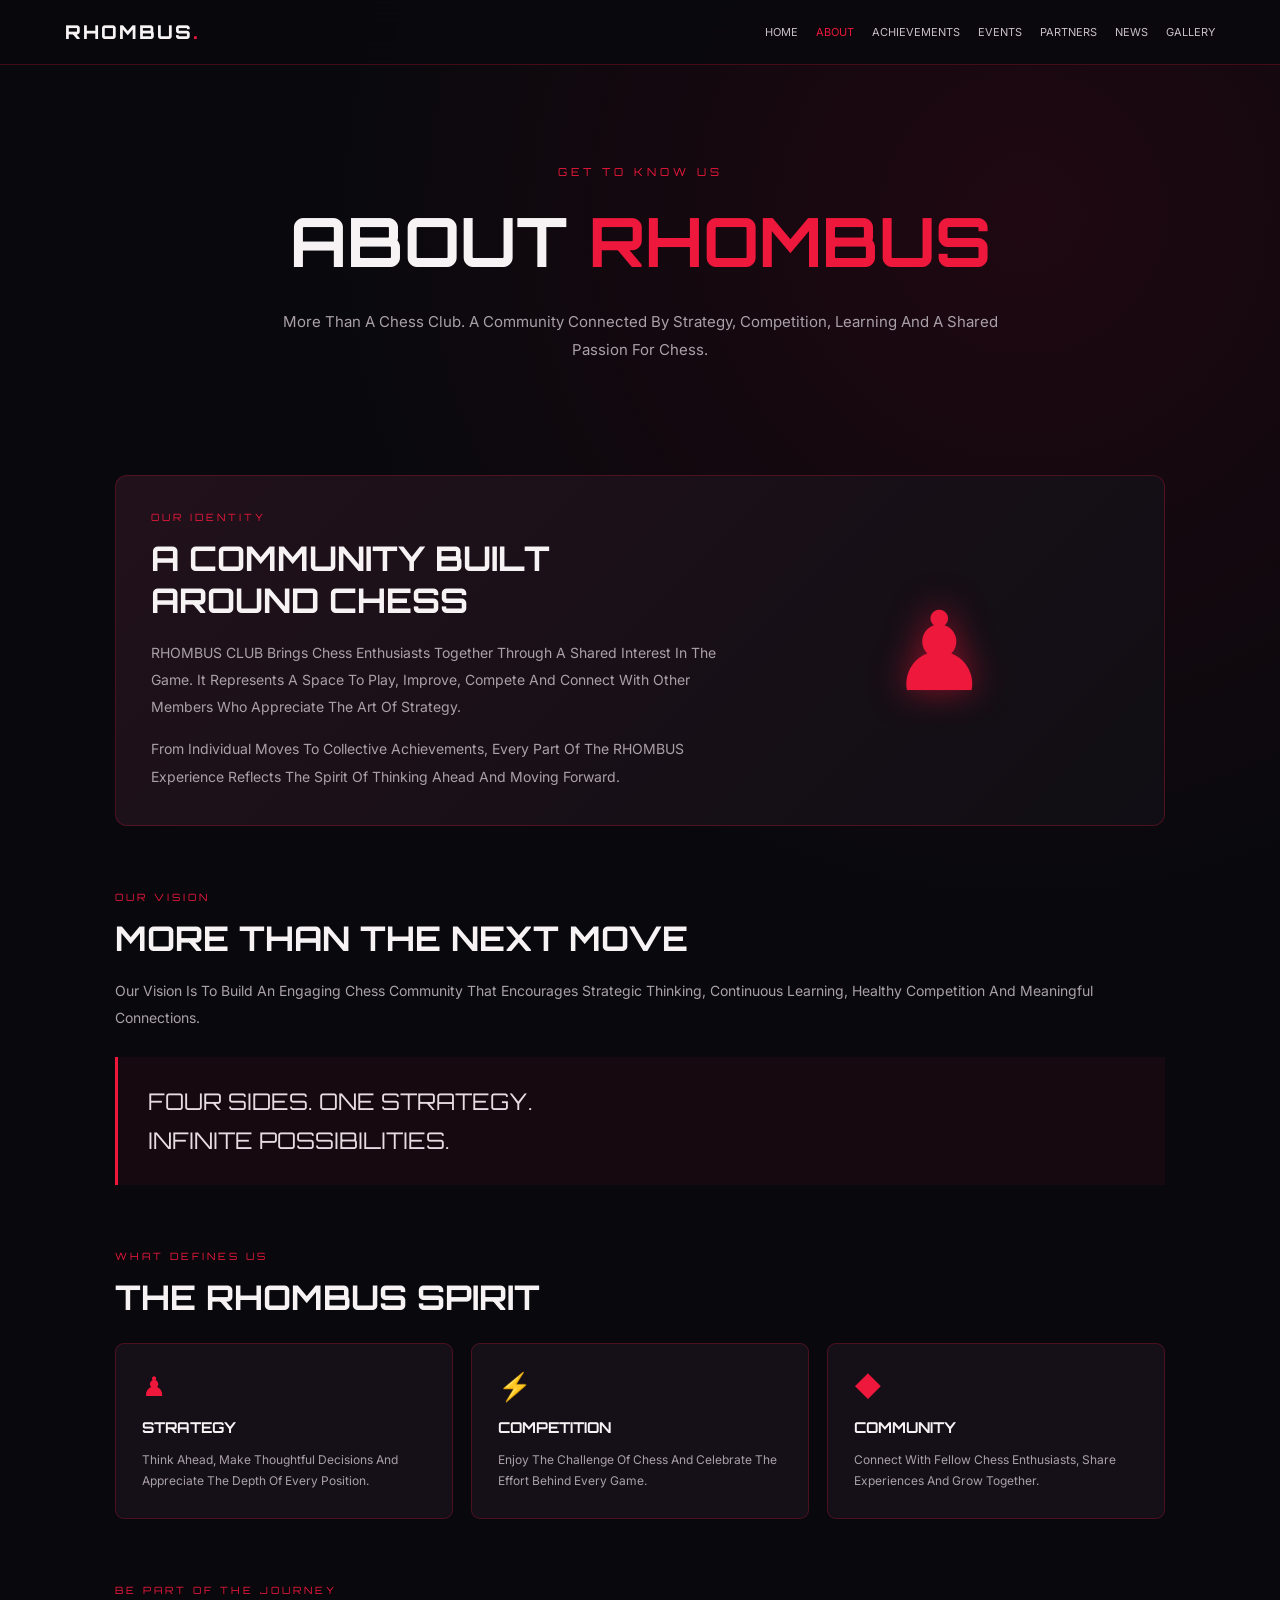
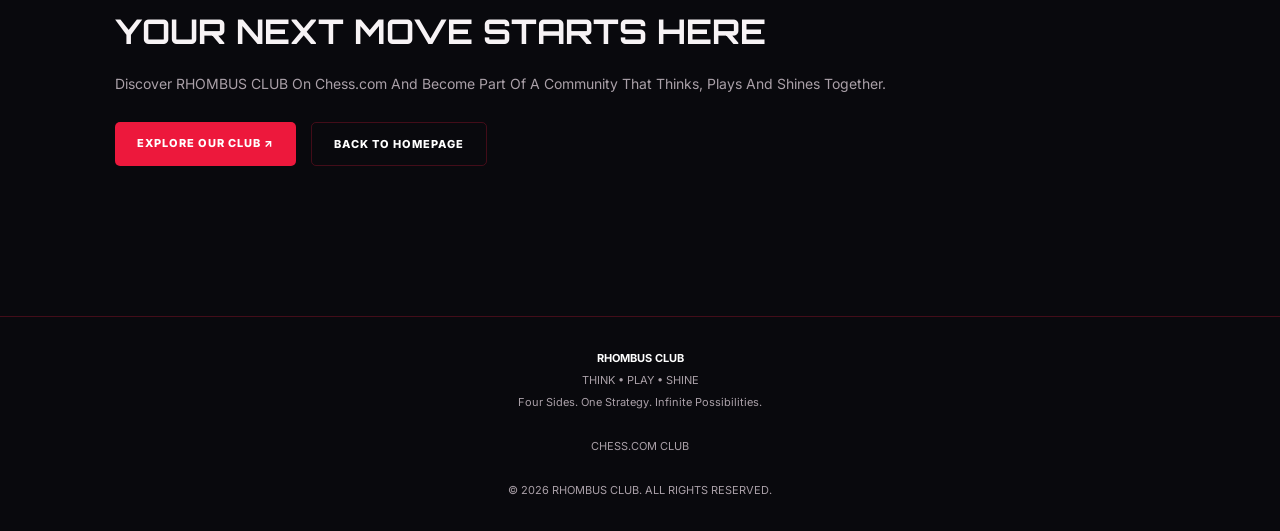
==== about.html @ 2fc0506c "Create about.html Add RHOMBUS CLUB About Page" ====
<!DOCTYPE html>
<html lang="en">
<head>
<meta charset="UTF-8">
<meta name="viewport" content="width=device-width, initial-scale=1.0">
<meta name="theme-color" content="#09090d">
<title>About Us | RHOMBUS CLUB</title>

<style>
@import url('https://fonts.googleapis.com/css2?family=Orbitron:wght@500;600;700;800&family=Inter:wght@400;500;600;700;800&display=swap');

:root {
  --bg: #09090d;
  --panel: #151019;
  --red: #ed183c;
  --white: #f7f3f5;
  --muted: #aaa0a8;
  --border: rgba(237,24,60,.25);
}

* { box-sizing: border-box; margin: 0; padding: 0; }

html { scroll-behavior: smooth; }

body {
  background:
    radial-gradient(circle at 80% 10%, rgba(140,0,35,.17), transparent 32%),
    var(--bg);
  color: var(--white);
  font-family: 'Inter', sans-serif;
}

a { text-decoration: none; color: inherit; }

header {
  position: sticky;
  top: 0;
  z-index: 10;
  background: rgba(9,9,13,.9);
  backdrop-filter: blur(18px);
  border-bottom: 1px solid var(--border);
}

.navbar {
  max-width: 1200px;
  margin: auto;
  padding: 20px 25px;
  display: flex;
  justify-content: space-between;
  align-items: center;
  gap: 20px;
}

.brand {
  font-family: 'Orbitron', sans-serif;
  font-size: 19px;
  font-weight: 800;
  letter-spacing: 2px;
}

.brand span { color: var(--red); }

.nav-links {
  display: flex;
  flex-wrap: wrap;
  gap: 18px;
  font-size: 11px;
  color: #c9c0c6;
}

.nav-links a:hover,
.nav-links .active { color: var(--red); }

.hero {
  max-width: 1200px;
  margin: auto;
  padding: 100px 25px 75px;
  text-align: center;
}

.eyebrow {
  color: var(--red);
  font-family: 'Orbitron', sans-serif;
  font-size: 11px;
  letter-spacing: 4px;
  margin-bottom: 22px;
}

h1, h2, h3 {
  font-family: 'Orbitron', sans-serif;
}

h1 {
  font-size: clamp(38px, 7vw, 68px);
  line-height: 1.2;
}

h1 span { color: var(--red); }

.hero p {
  max-width: 720px;
  margin: 25px auto 0;
  color: var(--muted);
  font-size: 15px;
  line-height: 1.9;
}

.container {
  max-width: 1100px;
  margin: auto;
  padding: 35px 25px 85px;
}

.section {
  margin-bottom: 65px;
}

.section-label {
  color: var(--red);
  font-family: 'Orbitron', sans-serif;
  font-size: 10px;
  letter-spacing: 3px;
}

.section h2 {
  font-size: clamp(23px, 4vw, 34px);
  margin: 14px 0 18px;
}

.section p {
  color: var(--muted);
  line-height: 1.95;
  font-size: 14px;
}

.identity {
  display: grid;
  grid-template-columns: 1.2fr .8fr;
  gap: 30px;
  align-items: center;
  padding: 35px;
  background: linear-gradient(135deg, #21111b, #100e14);
  border: 1px solid var(--border);
  border-radius: 12px;
}

.identity-symbol {
  min-height: 230px;
  display: grid;
  place-items: center;
  font-size: 110px;
  color: var(--red);
  text-shadow: 0 0 35px rgba(237,24,60,.55);
}

.values {
  display: grid;
  grid-template-columns: repeat(3, 1fr);
  gap: 18px;
  margin-top: 25px;
}

.value-card {
  background: rgba(24,17,25,.9);
  border: 1px solid var(--border);
  border-radius: 9px;
  padding: 26px;
  transition: .3s;
}

.value-card:hover {
  transform: translateY(-5px);
  border-color: var(--red);
  box-shadow: 0 12px 30px rgba(150,0,35,.12);
}

.value-card .icon {
  color: var(--red);
  font-size: 27px;
  margin-bottom: 15px;
}

.value-card h3 {
  font-size: 15px;
  margin-bottom: 12px;
}

.value-card p {
  font-size: 12px;
  line-height: 1.8;
}

.highlight {
  border-left: 3px solid var(--red);
  padding: 25px 30px;
  margin-top: 25px;
  background: rgba(237,24,60,.06);
  color: #e6dce2;
  font-family: 'Orbitron', sans-serif;
  font-size: clamp(16px, 3vw, 23px);
  line-height: 1.7;
}

.actions {
  display: flex;
  gap: 15px;
  flex-wrap: wrap;
  margin-top: 25px;
}

.btn {
  display: inline-block;
  padding: 14px 22px;
  border-radius: 5px;
  background: var(--red);
  color: white;
  font-size: 11px;
  font-weight: 800;
  letter-spacing: 1px;
  transition: .25s;
}

.btn:hover {
  transform: translateY(-3px);
  box-shadow: 0 0 25px rgba(237,24,60,.35);
}

.btn-outline {
  border: 1px solid var(--border);
  background: transparent;
}

.btn-outline:hover { border-color: var(--red); }

footer {
  border-top: 1px solid var(--border);
  padding: 30px 20px;
  text-align: center;
  color: var(--muted);
  font-size: 11px;
  line-height: 2;
}

footer strong { color: white; }

footer a:hover { color: var(--red); }

@media(max-width: 750px) {
  .identity { grid-template-columns: 1fr; }
  .identity-symbol { min-height: 130px; }
  .values { grid-template-columns: 1fr; }
  .navbar { flex-direction: column; align-items: flex-start; }
}
</style>
</head>

<body>

<header>
  <nav class="navbar">
    <a class="brand" href="index.html">RHOMBUS<span>.</span></a>

    <div class="nav-links">
      <a href="index.html">HOME</a>
      <a class="active" href="about.html">ABOUT</a>
      <a href="achievements.html">ACHIEVEMENTS</a>
      <a href="events.html">EVENTS</a>
      <a href="partnerships.html">PARTNERS</a>
      <a href="news.html">NEWS</a>
      <a href="gallery.html">GALLERY</a>
    </div>
  </nav>
</header>

<main>

<section class="hero">
  <div class="eyebrow">GET TO KNOW US</div>

  <h1>ABOUT <span>RHOMBUS</span></h1>

  <p>
    More Than A Chess Club. A Community Connected By Strategy,
    Competition, Learning And A Shared Passion For Chess.
  </p>
</section>

<div class="container">

  <section class="section">
    <div class="identity">

      <div>
        <div class="section-label">OUR IDENTITY</div>
        <h2>A COMMUNITY BUILT AROUND CHESS</h2>

        <p>
          RHOMBUS CLUB Brings Chess Enthusiasts Together Through
          A Shared Interest In The Game. It Represents A Space
          To Play, Improve, Compete And Connect With Other Members
          Who Appreciate The Art Of Strategy.
        </p>

        <p style="margin-top:15px">
          From Individual Moves To Collective Achievements,
          Every Part Of The RHOMBUS Experience Reflects The
          Spirit Of Thinking Ahead And Moving Forward.
        </p>
      </div>

      <div class="identity-symbol">♟</div>

    </div>
  </section>

  <section class="section">
    <div class="section-label">OUR VISION</div>
    <h2>MORE THAN THE NEXT MOVE</h2>

    <p>
      Our Vision Is To Build An Engaging Chess Community That
      Encourages Strategic Thinking, Continuous Learning,
      Healthy Competition And Meaningful Connections.
    </p>

    <div class="highlight">
      FOUR SIDES. ONE STRATEGY.<br>
      INFINITE POSSIBILITIES.
    </div>
  </section>

  <section class="section">
    <div class="section-label">WHAT DEFINES US</div>
    <h2>THE RHOMBUS SPIRIT</h2>

    <div class="values">

      <article class="value-card">
        <div class="icon">♟</div>
        <h3>STRATEGY</h3>
        <p>
          Think Ahead, Make Thoughtful Decisions And
          Appreciate The Depth Of Every Position.
        </p>
      </article>

      <article class="value-card">
        <div class="icon">⚡</div>
        <h3>COMPETITION</h3>
        <p>
          Enjoy The Challenge Of Chess And Celebrate
          The Effort Behind Every Game.
        </p>
      </article>

      <article class="value-card">
        <div class="icon">◆</div>
        <h3>COMMUNITY</h3>
        <p>
          Connect With Fellow Chess Enthusiasts,
          Share Experiences And Grow Together.
        </p>
      </article>

    </div>
  </section>

  <section class="section">
    <div class="section-label">BE PART OF THE JOURNEY</div>
    <h2>YOUR NEXT MOVE STARTS HERE</h2>

    <p>
      Discover RHOMBUS CLUB On Chess.com And Become Part
      Of A Community That Thinks, Plays And Shines Together.
    </p>

    <div class="actions">
      <a class="btn"
         href="https://www.chess.com/club/rhombus-club"
         target="_blank" rel="noopener">
        EXPLORE OUR CLUB ↗
      </a>

      <a class="btn btn-outline"
         href="index.html">
        BACK TO HOMEPAGE
      </a>
    </div>
  </section>

</div>

</main>

<footer>
  <strong>RHOMBUS CLUB</strong><br>
  THINK • PLAY • SHINE<br>
  Four Sides. One Strategy. Infinite Possibilities.<br><br>
  <a href="https://www.chess.com/club/rhombus-club"
     target="_blank" rel="noopener">CHESS.COM CLUB</a><br><br>
  © 2026 RHOMBUS CLUB. ALL RIGHTS RESERVED.
</footer>

</body>
</html>
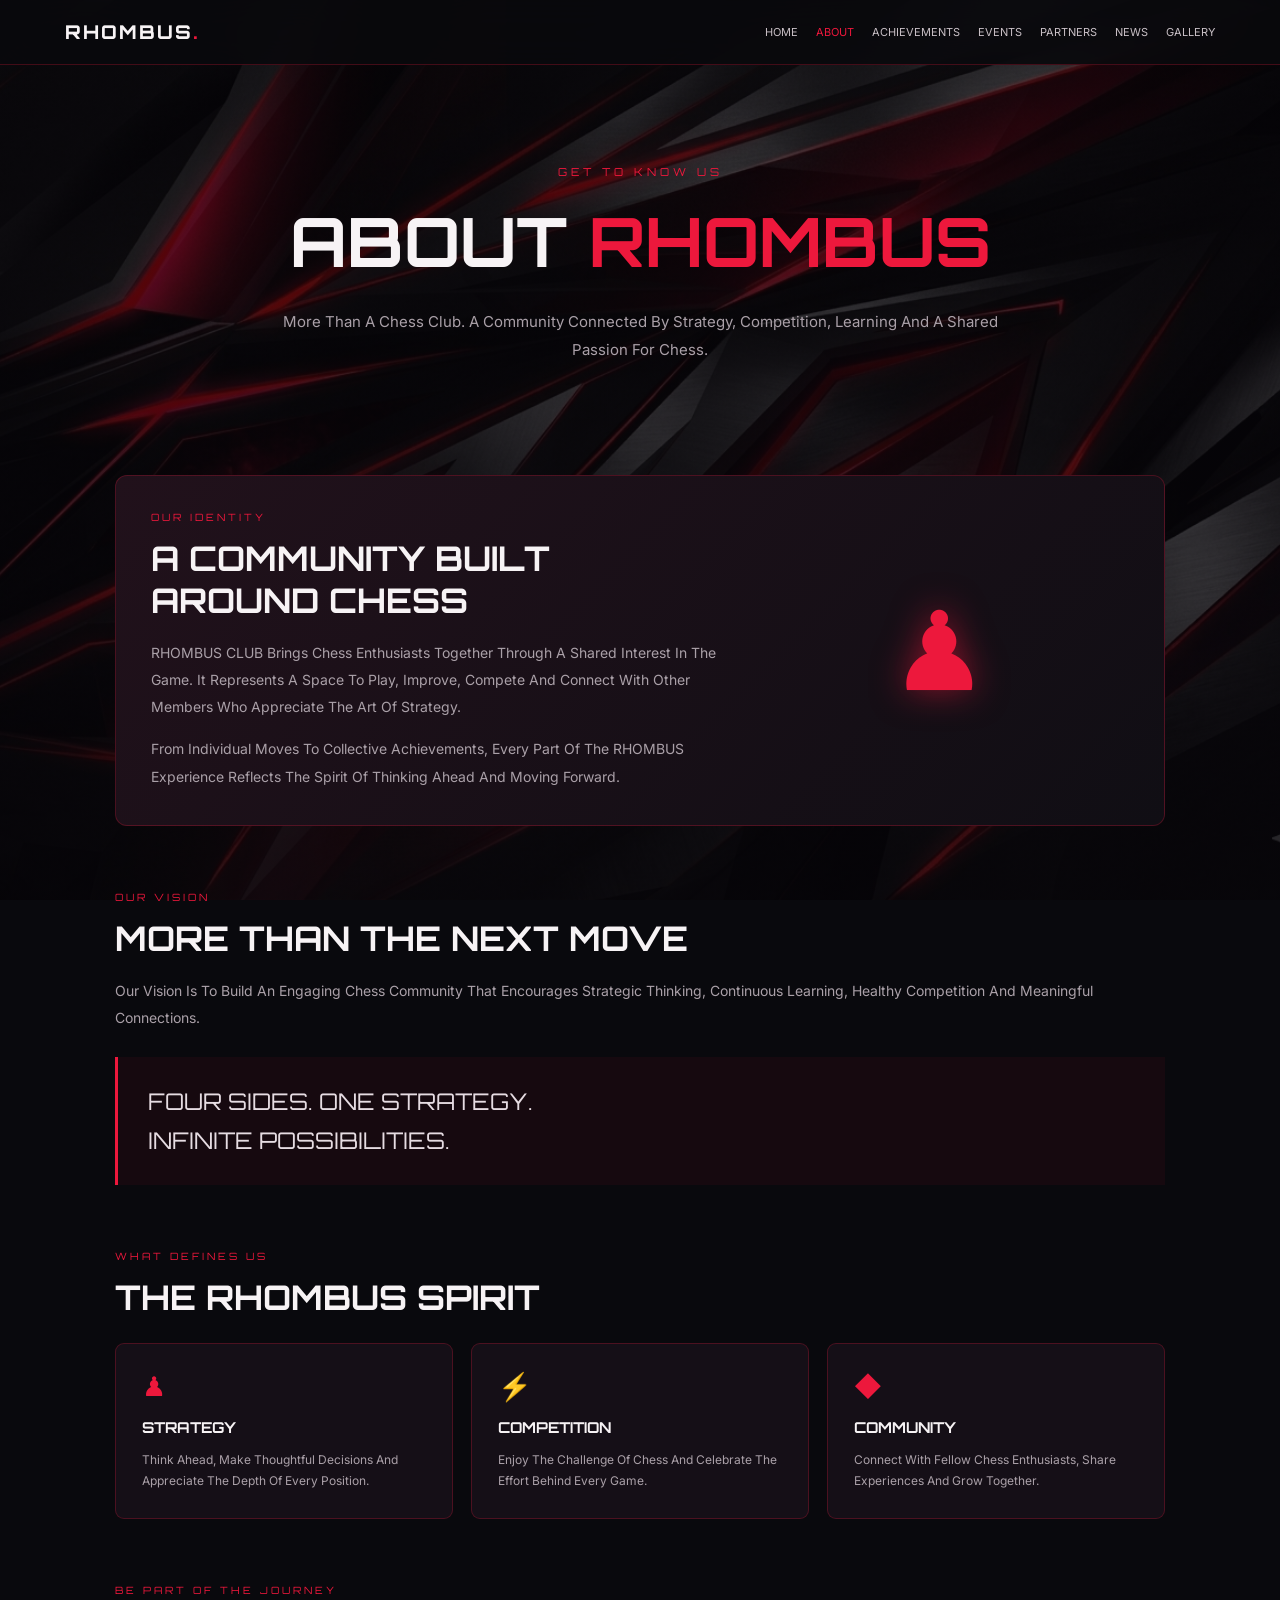
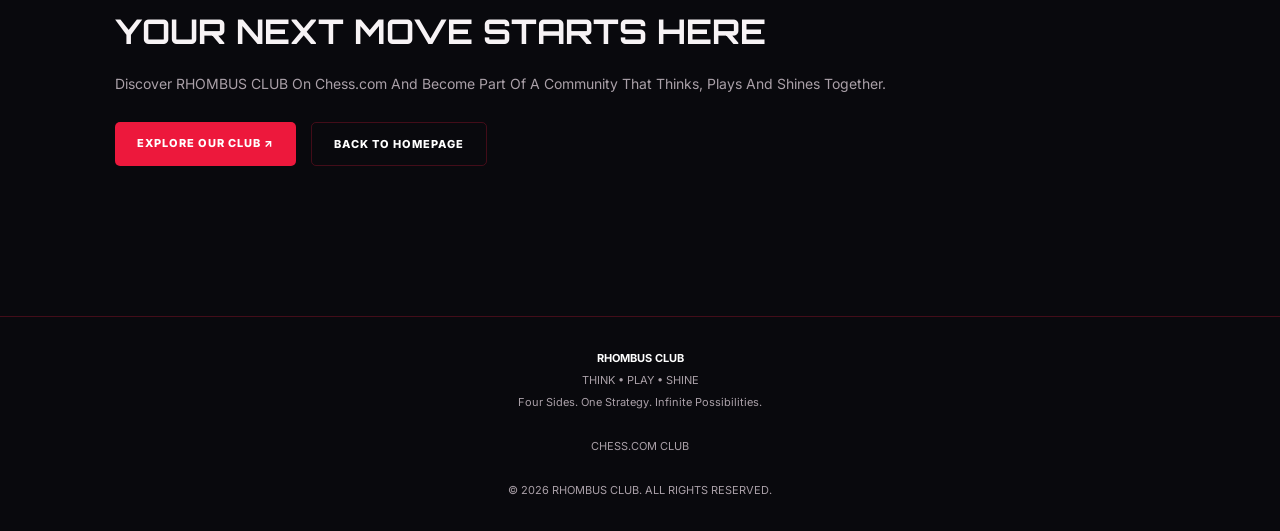
==== commit ba8e488f: "Update about.html" ====
--- a/about.html
+++ b/about.html
@@ -1,6 +1,7 @@
 
 <!DOCTYPE html>
 <html lang="en">
+<link rel="stylesheet" href="site-background.css">
 <head>
 <meta charset="UTF-8">
 <meta name="viewport" content="width=device-width, initial-scale=1.0">
@@ -401,6 +402,6 @@
      target="_blank" rel="noopener">CHESS.COM CLUB</a><br><br>
   © 2026 RHOMBUS CLUB. ALL RIGHTS RESERVED.
 </footer>
-
+<script src="music.js"></script>
 </body>
 </html>
--- a/site-background.css
+++ b/site-background.css
@@ -0,0 +1,18 @@
+
+/* RHOMBUS CLUB — Shared Website Background */
+
+body {
+    background-color: #09090d !important;
+
+    background-image:
+        linear-gradient(
+            rgba(7, 5, 10, 0.65),
+            rgba(7, 5, 10, 0.75)
+        ),
+        url("image_e56b3316.jpg") !important;
+
+    background-position: center center !important;
+    background-size: cover !important;
+    background-repeat: no-repeat !important;
+    background-attachment: fixed !important;
+}
